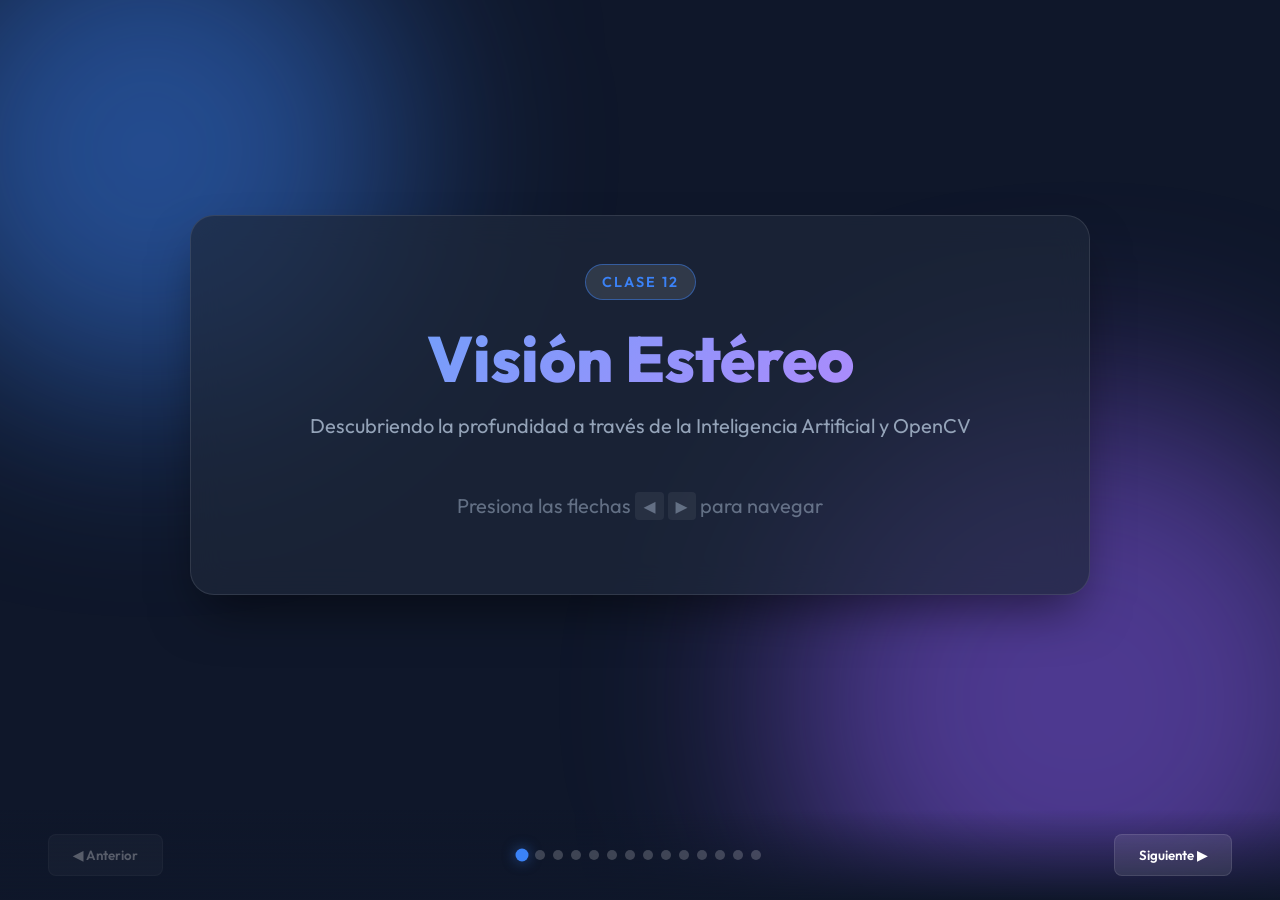
==== presentacion/index.html @ de7ecd88 "feat: Stereo Depth Pedagogical System and ZED Docker env" ====
<!DOCTYPE html>
<html lang="es">
<head>
    <meta charset="UTF-8">
    <meta name="viewport" content="width=device-width, initial-scale=1.0">
    <title>Visión Estéreo y Profundidad</title>
    <link href="https://fonts.googleapis.com/css2?family=Outfit:wght@300;400;600;800&family=Fira+Code:wght@400;600&display=swap" rel="stylesheet">
    <link rel="stylesheet" href="style.css">
</head>
<body>
    <div class="background-effects">
        <div class="glow-orb orb-1"></div>
        <div class="glow-orb orb-2"></div>
    </div>

    <div class="presentation-container">
        
        <!-- SLIDE 1: Título -->
        <section class="slide active" id="slide-1">
            <div class="glass-panel text-center">
                <div class="badge">Clase 12</div>
                <h1 class="gradient-text">Visión Estéreo</h1>
                <p class="subtitle">Descubriendo la profundidad a través de la Inteligencia Artificial y OpenCV</p>
                <div class="nav-hint">
                    <p>Presiona las flechas <span>◀</span> <span>▶</span> para navegar</p>
                </div>
            </div>
        </section>

        <!-- SLIDE 2: Concepto Base -->
        <section class="slide" id="slide-2">
            <div class="glass-panel">
                <h2>¿Qué es la Visión Estéreo?</h2>
                <div class="two-columns">
                    <div class="col">
                        <p>Inspirada en la biología humana, la visión estéreo utiliza <strong>dos cámaras</strong> (como nuestros ojos) separadas por una distancia fija llamada <strong>Baseline (Línea Base)</strong>.</p>
                        <ul class="feature-list">
                            <li><span class="icon">👁️</span> Emula la percepción humana.</li>
                            <li><span class="icon">📏</span> Permite calcular mapas de profundidad (Depth Maps).</li>
                            <li><span class="icon">🤖</span> Fundamental en robótica, vehículos autónomos y reconocimiento espacial.</li>
                        </ul>
                    </div>
                    <div class="col visual-col">
                        <div class="eyes-container">
                            <div class="camera-lens">L</div>
                            <div class="baseline-line">Baseline (B)</div>
                            <div class="camera-lens">R</div>
                        </div>
                    </div>
                </div>
            </div>
        </section>

        <!-- SLIDE 3: Disparidad (Interactivo) -->
        <section class="slide" id="slide-3">
            <div class="glass-panel">
                <h2>El Concepto de Disparidad</h2>
                <p>La <strong>disparidad</strong> es la diferencia en la posición de un objeto entre la cámara izquierda y la derecha. ¡Pruébalo tú mismo!</p>
                
                <div class="interactive-demo">
                    <div class="viewports">
                        <div class="viewport left-cam">
                            <div class="label">Cámara Izquierda</div>
                            <div class="object" id="obj-left"></div>
                        </div>
                        <div class="viewport right-cam">
                            <div class="label">Cámara Derecha</div>
                            <div class="object" id="obj-right"></div>
                        </div>
                    </div>
                    <div class="controls">
                        <label for="depth-slider">Acercar / Alejar Objeto (Profundidad)</label>
                        <input type="range" id="depth-slider" min="1" max="100" value="50">
                        <div class="stats">
                            <div class="stat-box">Disparidad: <span id="disp-val" class="highlight">20px</span></div>
                            <div class="stat-box">Distancia: <span id="dist-val" class="highlight">5.0m</span></div>
                        </div>
                    </div>
                </div>
            </div>
        </section>

        <!-- SLIDE 4: La Fórmula -->
        <section class="slide" id="slide-4">
            <div class="glass-panel text-center formula-slide">
                <h2>La Fórmula de la Profundidad</h2>
                <div class="math-formula">
                    <span class="var z">Z</span> = 
                    <div class="fraction">
                        <span class="numerator"><span class="var f">F</span> × <span class="var b">B</span></span>
                        <span class="denominator"><span class="var d">D</span></span>
                    </div>
                </div>
                <div class="formula-legend">
                    <div class="legend-item"><span class="var z">Z</span> = Profundidad / Distancia al objeto (Lo que queremos averiguar)</div>
                    <div class="legend-item"><span class="var f">F</span> = Distancia Focal de la cámara (Propiedad física de la lente)</div>
                    <div class="legend-item"><span class="var b">B</span> = Baseline (Distancia entre las dos cámaras)</div>
                    <div class="legend-item"><span class="var d">D</span> = Disparidad (Diferencia de píxeles calculada por la IA)</div>
                </div>
            </div>
        </section>

        <!-- SLIDE 5: Geometría (Triangulación) -->
        <section class="slide" id="slide-5">
            <div class="glass-panel">
                <h2>¿De dónde sale la fórmula? (Triangulación)</h2>
                <div class="two-columns">
                    <div class="col">
                        <p>La fórmula matemática nace de la semejanza de triángulos. Viendo las cámaras desde arriba:</p>
                        <ul class="feature-list">
                            <li><span class="var f">F</span>: La luz cruza el lente y se proyecta en el sensor a una distancia focal constante.</li>
                            <li><span class="var b">B</span>: Es la separación (Baseline) entre ambas lentes.</li>
                            <li><span class="var d">D</span>: Es la suma del desplazamiento del objeto en ambos sensores (x1 + x2).</li>
                        </ul>
                        <p>Por geometría pura, el triángulo grande (hasta el objeto) es proporcional al triángulo pequeño (dentro de las cámaras). Así, la profundidad <span class="var z">Z</span> es matemáticamente medible gracias a <span class="var d">D</span>.</p>
                        <button id="btn-animate" class="nav-btn" style="margin-top: 1.5rem; width: 100%; border-color: #eab308; color: #eab308;">▶ Demostración Visual</button>
                    </div>
                    <div class="col visual-col">
                        <div class="triangulation-diagram" style="background: rgba(0,0,0,0.3); border-radius: 16px; padding: 20px;">
                            <svg viewBox="0 0 400 330" width="100%" height="100%" xmlns="http://www.w3.org/2000/svg">
                                <defs>
                                    <filter id="glow" x="-20%" y="-20%" width="140%" height="140%">
                                        <feGaussianBlur stdDeviation="3" result="blur" />
                                        <feComposite in="SourceGraphic" in2="blur" operator="over" />
                                    </filter>
                                </defs>
                                <!-- Z line -->
                                <line x1="140" y1="40" x2="140" y2="180" stroke="#f43f5e" stroke-width="2" stroke-dasharray="5,5"/>
                                <text x="150" y="110" fill="#f43f5e" font-size="16" font-style="italic" font-weight="bold">Z</text>
                                <!-- Baseline -->
                                <line x1="100" y1="180" x2="300" y2="180" stroke="#10b981" stroke-width="4"/>
                                <text x="200" y="170" fill="#10b981" font-size="16" font-weight="bold" text-anchor="middle">B (Baseline)</text>
                                <!-- Lenses -->
                                <rect x="70" y="175" width="60" height="10" rx="5" fill="#64748b"/>
                                <rect x="270" y="175" width="60" height="10" rx="5" fill="#64748b"/>
                                <text x="100" y="165" fill="#e2e8f0" font-size="12" text-anchor="middle">Lente Izq</text>
                                <text x="300" y="165" fill="#e2e8f0" font-size="12" text-anchor="middle">Lente Der</text>
                                <!-- Rays -->
                                <line x1="140" y1="40" x2="80" y2="250" stroke="rgba(255,255,255,0.6)" stroke-width="1.5"/>
                                <line x1="140" y1="40" x2="380" y2="250" stroke="rgba(255,255,255,0.6)" stroke-width="1.5"/>
                                <!-- Focal Length -->
                                <line x1="100" y1="180" x2="100" y2="250" stroke="#3b82f6" stroke-width="2" stroke-dasharray="4,4"/>
                                <text x="85" y="220" fill="#3b82f6" font-size="14" font-weight="bold">F</text>
                                <line x1="300" y1="180" x2="300" y2="250" stroke="#3b82f6" stroke-width="2" stroke-dasharray="4,4"/>
                                <text x="315" y="220" fill="#3b82f6" font-size="14" font-weight="bold">F</text>
                                <!-- Sensors -->
                                <line x1="20" y1="250" x2="180" y2="250" stroke="#cbd5e1" stroke-width="4"/>
                                <line x1="220" y1="250" x2="390" y2="250" stroke="#cbd5e1" stroke-width="4"/>
                                <text x="100" y="275" fill="#94a3b8" font-size="12" text-anchor="middle">Sensor Izquierdo</text>
                                <text x="300" y="275" fill="#94a3b8" font-size="12" text-anchor="middle">Sensor Derecho</text>
                                <!-- Centers of Sensors -->
                                <line x1="100" y1="245" x2="100" y2="255" stroke="white" stroke-width="2"/>
                                <line x1="300" y1="245" x2="300" y2="255" stroke="white" stroke-width="2"/>
                                <!-- Projected points -->
                                <circle cx="80" cy="250" r="5" fill="#eab308" filter="url(#glow)"/>
                                <circle cx="380" cy="250" r="5" fill="#eab308" filter="url(#glow)"/>
                                <!-- Object -->
                                <circle cx="140" cy="40" r="8" fill="#3b82f6" filter="url(#glow)"/>
                                <text x="140" y="25" fill="white" font-size="14" text-anchor="middle">Objeto (P)</text>
                                <!-- Disparity text -->
                                <line x1="80" y1="235" x2="100" y2="235" stroke="#eab308" stroke-width="2" />
                                <text x="90" y="230" fill="#eab308" font-size="14" font-weight="bold" text-anchor="middle">x1</text>
                                <line x1="300" y1="235" x2="380" y2="235" stroke="#eab308" stroke-width="2" />
                                <text x="340" y="230" fill="#eab308" font-size="14" font-weight="bold" text-anchor="middle">x2</text>
                                <text x="200" y="315" fill="#eab308" font-size="16" font-weight="bold" text-anchor="middle">Disparidad D = x1 + x2</text>

                                <!-- ANIMATION LAYER -->
                                <g id="anim-layer" style="pointer-events: none;">
                                    <polygon id="anim-big-tri" points="140,40 100,180 300,180" fill="rgba(59, 130, 246, 0)" stroke="#3b82f6" stroke-width="0" style="transition: all 1s ease-in-out;" />
                                    <polygon id="anim-small-1" points="100,180 100,250 80,250" fill="rgba(234, 179, 8, 0)" stroke="#eab308" stroke-width="0" style="transition: all 1s ease-in-out;" />
                                    <polygon id="anim-small-2" points="300,180 300,250 380,250" fill="rgba(234, 179, 8, 0)" stroke="#eab308" stroke-width="0" style="transition: all 1s ease-in-out;" />
                                </g>
                            </svg>
                        </div>
                    </div>
                </div>
            </div>
        </section>

        <!-- SLIDE 6: Animación Matemática -->
        <section class="slide" id="slide-6">
            <div class="glass-panel text-center">
                <h2>Cálculo de Profundidad (Visual)</h2>
                <p>Moviendo los números entendemos cómo funciona la proporción de los triángulos semejantes en la realidad.</p>
                
                <div class="math-diagram-container" style="position: relative; height: 350px; background: rgba(0,0,0,0.3); border-radius: 16px; margin: 20px 0; overflow: hidden;">
                    <svg viewBox="0 0 800 350" width="100%" height="100%" xmlns="http://www.w3.org/2000/svg">
                        <!-- Pequeño Triángulo (Sensor) -->
                        <polygon points="170,110 150,180 250,180" fill="rgba(234, 179, 8, 0.2)" stroke="#eab308" stroke-width="2" />
                        <text x="200" y="90" fill="#eab308" font-size="16" text-anchor="middle" font-weight="bold">Triángulo Interno (IA)</text>
                        <line x1="170" y1="110" x2="170" y2="180" stroke="#eab308" stroke-dasharray="4,4" />
                        
                        <!-- Triángulo Grande (Mundo) -->
                        <polygon points="490,40 450,180 650,180" fill="rgba(59, 130, 246, 0.2)" stroke="#3b82f6" stroke-width="2" />
                        <text x="550" y="20" fill="#3b82f6" font-size="16" text-anchor="middle" font-weight="bold">Triángulo Externo (Mundo)</text>
                        <line x1="490" y1="40" x2="490" y2="180" stroke="#3b82f6" stroke-dasharray="4,4" />
                        
                        <!-- Elementos animables -->
                        <text id="anim-val-D" x="200" y="210" fill="#eab308" font-size="20" font-weight="bold" text-anchor="middle" style="transition: all 1s;">D = 100</text>
                        <text id="anim-val-F" x="180" y="150" fill="#eab308" font-size="20" font-weight="bold" text-anchor="start" style="transition: all 1s;">F = 70</text>
                        
                        <text id="anim-val-B" x="550" y="210" fill="#3b82f6" font-size="20" font-weight="bold" text-anchor="middle" style="transition: all 1s;">B = 200</text>
                        <text id="anim-val-Z" x="500" y="120" fill="#f43f5e" font-size="24" font-weight="bold" text-anchor="start" style="transition: all 1s;">Z = ?</text>

                        <!-- Ecuación central (oculta al inicio) -->
                        <text id="anim-eq-div" x="400" y="270" fill="white" font-size="24" font-weight="bold" text-anchor="middle" opacity="0" style="transition: all 1s;">────────</text>
                        <text id="anim-eq-res" x="400" y="265" fill="#10b981" font-size="30" font-weight="bold" text-anchor="middle" opacity="0" style="transition: all 0.5s;"></text>
                    </svg>
                </div>
                <button id="btn-math" class="nav-btn" style="width: 100%; border-color: #3b82f6; color: #3b82f6; margin-top: 10px;">▶ 1. Comparar las Bases</button>
            </div>
        </section>

        <!-- SLIDE 7: Resultados (Cámaras) -->
        <section class="slide" id="slide-7">
            <div class="glass-panel">
                <h2>Resultados: Las Cámaras</h2>
                <p>Estas son las imágenes que captura nuestro sistema. Nota cómo el cuadrado central está desplazado en la cámara derecha.</p>
                <div class="result-image-container">
                    <img src="camaras.png" alt="Cámaras Izquierda y Derecha" class="result-img" style="object-fit: contain;">
                </div>
                <div class="code-snippet">
                    <code>stereo = cv2.StereoSGBM_create(numDisparities=64, blockSize=5...)</code>
                </div>
            </div>
        </section>

        <!-- SLIDE 8: Resultados (Mapas) -->
        <section class="slide" id="slide-8">
            <div class="glass-panel">
                <h2>Resultados: Mapas de Calor</h2>
                <p>El algoritmo SGBM procesa las cámaras y genera el mapa de disparidad. Luego, con la fórmula mágica, obtenemos la profundidad en metros.</p>
                <div class="result-image-container">
                    <img src="mapas.png" alt="Mapas de Disparidad y Profundidad" class="result-img" style="object-fit: contain;">
                </div>
            </div>
        </section>

        <!-- SLIDE 9: Experiencia Práctica: Distancia Focal -->
        <section class="slide" id="slide-9">
            <div class="glass-panel">
                <h2>Experiencia Práctica: Resolución y Focal</h2>
                <div class="two-columns">
                    <div class="col">
                        <p>En nuestra práctica con la cámara ZED notamos que calcular mal la <strong>distancia focal (F)</strong> arruina la medición.</p>
                        <ul class="feature-list">
                            <li><span class="icon">🔍</span> Para una webcam 720p, F ≈ 700px.</li>
                            <li><span class="icon">🎥</span> Nuestra ZED en modo VGA (672x376), tiene F ≈ 358px.</li>
                            <li><span class="icon">⚠️</span> Al usar F=700 en vez de 358, la fórmula arrojó 195cm en lugar de 100cm (¡casi el doble!).</li>
                        </ul>
                        <p>La distancia focal en píxeles depende directamente de la resolución del frame capturado.</p>
                    </div>
                    <div class="col visual-col">
                        <div class="result-image-container" style="background: rgba(0,0,0,0.3); border-radius: 16px; padding: 20px;">
                             <h3 style="color:#eab308; margin-bottom:10px;">Z = (F × B) / D</h3>
                             <p style="font-size: 1.2rem;">F incorrecto (700px):<br><span style="color:#f43f5e">Z = (700 * 12) / 43 = 195 cm</span></p>
                             <p style="font-size: 1.2rem;">F correcto (358px):<br><span style="color:#10b981">Z = (358 * 12) / 43 = 99.9 cm</span></p>
                        </div>
                    </div>
                </div>
            </div>
        </section>

        <!-- SLIDE 10: Arquitectura de Detección -->
        <section class="slide" id="slide-10">
            <div class="glass-panel">
                <h2>Híbrido: Inteligencia + OpenCV Clásico</h2>
                <div class="two-columns">
                    <div class="col">
                        <p>Para medir en tiempo real, diseñamos un <strong>algoritmo híbrido</strong> eficiente:</p>
                        <ul class="feature-list">
                            <li><span class="icon">🧠</span> <strong>Ojo Izquierdo (YOLOv8 Nano):</strong> Detecta el objeto (ej. "person") y recorta su región delimitadora (ROI).</li>
                            <li><span class="icon">✂️</span> <strong>Ojo Derecho (Template Match):</strong> No usa IA. Busca los píxeles de esa ROI usando correlación estadística de OpenCV.</li>
                            <li><span class="icon">⚡</span> <strong>Ventaja:</strong> Ejecutamos el modelo profundo solo una vez por frame, ahorrando cómputo.</li>
                        </ul>
                    </div>
                    <div class="col visual-col" style="display:flex; flex-direction:column; justify-content:center; align-items:center;">
                        <div style="background:rgba(16,185,129,0.2); border: 2px solid #10b981; padding: 15px; border-radius:10px; width:80%; text-align:center; margin-bottom:10px; font-weight:bold; color:white;">
                            YOLOv8 (Cámara L)
                        </div>
                        <div style="font-size: 20px; color: #eab308; margin: 10px 0;">⬇ Extrae ROI ⬇</div>
                        <div style="background:rgba(59,130,246,0.2); border: 2px solid #3b82f6; padding: 15px; border-radius:10px; width:80%; text-align:center; margin-top:10px; font-weight:bold; color:white;">
                            MatchTemplate (Cámara R)
                        </div>
                    </div>
                </div>
            </div>
        </section>

        <!-- SLIDE 11: Errores Prácticos -->
        <section class="slide" id="slide-11">
            <div class="glass-panel">
                <h2>El "Efecto 700cm": Falsos Positivos</h2>
                <p>Durante la práctica vimos mediciones que saltaban a <strong>763 cm</strong> repentinamente. ¿Por qué?</p>
                <div class="two-columns">
                    <div class="col">
                        <ul class="feature-list">
                            <li><span class="icon">❌</span> El Template Matching encontró un parche en la pared derecha idéntico a nuestro objeto, en vez de a la persona.</li>
                            <li><span class="icon">📉</span> Esto generó una disparidad (D) errónea y diminuta (ej. 11 píxeles).</li>
                            <li><span class="icon">♾️</span> Al dividir por un número tan pequeño en <code>(F*B)/D</code>, el objeto pareció saltar al infinito (7.6 metros).</li>
                        </ul>
                    </div>
                    <div class="col visual-col">
                        <p><strong>Solución Robusta (Restricción Epipolar):</strong> En un sistema estéreo real, el objeto siempre está en la misma línea "Y". Debemos restringir la búsqueda a esa franja horizontal y siempre hacia la izquierda.</p>
                        <div style="width:100%; height:80px; border:2px dashed #3b82f6; display:flex; justify-content:center; align-items:center; margin-top:20px; color:#3b82f6; font-weight:bold; border-radius:10px;">
                            Búsqueda confinada a la Franja Epipolar
                        </div>
                    </div>
                </div>
            </div>
        </section>

        <!-- SLIDE 12: Lecciones Aprendidas: USB 2.0 -->
        <section class="slide" id="slide-12">
            <div class="glass-panel">
                <h2>Lecciones Aprendidas: El Cuello de Botella</h2>
                <div class="two-columns">
                    <div class="col">
                        <p>¿Por qué de pronto la medición saltó de 2.2m a 4.5m sin haber tocado una sola línea de código?</p>
                        <ul class="feature-list">
                            <li><span class="icon">🔌</span> <strong>Cambio de Puerto:</strong> Al conectar la cámara a un USB 2.0, el cable no tuvo ancho de banda para el video panorámico original.</li>
                            <li><span class="icon">🗜️</span> <strong>Compresión Silenciosa:</strong> El driver forzó la cámara a 640x480px, aplastando el ancho de la imagen casi a la mitad.</li>
                            <li><span class="icon">📐</span> <strong>Efecto Cascada:</strong> Al aplastar la imagen, la Disparidad en píxeles cayó a la mitad. ¡Y si divides por la mitad, la Profundidad da el doble!</li>
                        </ul>
                    </div>
                    <div class="col visual-col">
                        <div class="result-image-container" style="background: rgba(0,0,0,0.3); border-radius: 16px; padding: 20px;">
                             <h3 style="color:#3b82f6; margin-bottom:10px;">Resolución vs Profundidad</h3>
                             <p>Ancho Nativo (1344px) ➔ Disparidad = 20px<br><span style="color:#10b981; font-size:1.5rem; font-weight:bold;">Z = 220 cm</span></p>
                             <div style="width:100%; height:2px; background:#fff; margin:15px 0; opacity:0.2;"></div>
                             <p>Ancho Comprimido (640px) ➔ Disparidad = 10px<br><span style="color:#f43f5e; font-size:1.5rem; font-weight:bold;">Z = 440 cm</span></p>
                        </div>
                    </div>
                </div>
            </div>
        </section>

        <!-- SLIDE 13: Lecciones Aprendidas: Hardware vs Software -->
        <section class="slide" id="slide-13">
            <div class="glass-panel">
                <h2>Lecciones Aprendidas: Hardware vs Software</h2>
                <p>Nuestra cámara conectada "en crudo" presentó dos graves limitantes mecánicas que reparamos por software:</p>
                <div class="two-columns">
                    <div class="col">
                        <h3 style="color:#eab308; margin-top:0;">1. La Trampa del Píxel Entero</h3>
                        <p>A distancias largas, un salto de <strong>1 solo píxel</strong> (de 5px a 4px) altera la medida de 4.3m a 5.4m.</p>
                        <p><strong>Solución:</strong> <em>Interpolación Sub-píxel.</em> Creamos una parábola matemática entre los píxeles de correlación para estimar disparidades decimales precisas (ej. 4.82px).</p>
                    </div>
                    <div class="col">
                        <h3 style="color:#eab308; margin-top:0;">2. Convergencia de Lentes</h3>
                        <p>Sin las "Matrices de Rectificación" de fábrica, la distorsión cilíndrica de la lente altera la disparidad hacia los bordes de la imagen.</p>
                        <p><strong>Solución:</strong> <em>Calibración Empírica.</em> Inyectamos un compensador lineal a la disparidad basado en qué tan lejos está el objeto del Centro Óptico.</p>
                    </div>
                </div>
            </div>
        </section>

    </div>

    <!-- Controles de navegación -->
    <div class="navigation-controls">
        <button id="prev-btn" class="nav-btn" disabled>◀ Anterior</button>
        <div class="progress-indicator">
            <div class="dot active"></div>
            <div class="dot"></div>
            <div class="dot"></div>
            <div class="dot"></div>
            <div class="dot"></div>
            <div class="dot"></div>
            <div class="dot"></div>
            <div class="dot"></div>
            <div class="dot"></div>
            <div class="dot"></div>
            <div class="dot"></div>
            <div class="dot"></div>
            <div class="dot"></div>
            <div class="dot"></div>
        </div>
        <button id="next-btn" class="nav-btn">Siguiente ▶</button>
    </div>

    <script src="script.js"></script>
</body>
</html>
---- presentacion/style.css ----
:root {
    --bg-color: #0f172a;
    --primary: #3b82f6;
    --primary-glow: rgba(59, 130, 246, 0.5);
    --secondary: #8b5cf6;
    --secondary-glow: rgba(139, 92, 246, 0.5);
    --text-main: #f8fafc;
    --text-muted: #94a3b8;
    --glass-bg: rgba(30, 41, 59, 0.7);
    --glass-border: rgba(255, 255, 255, 0.1);
}

* {
    margin: 0;
    padding: 0;
    box-sizing: border-box;
}

body {
    font-family: 'Outfit', sans-serif;
    background-color: var(--bg-color);
    color: var(--text-main);
    overflow: hidden; /* Prevent scrolling, we handle slides via JS/CSS */
    height: 100vh;
    display: flex;
    flex-direction: column;
}

/* Background Animated Orbs */
.background-effects {
    position: fixed;
    top: 0;
    left: 0;
    width: 100vw;
    height: 100vh;
    z-index: -1;
    overflow: hidden;
}

.glow-orb {
    position: absolute;
    border-radius: 50%;
    filter: blur(100px);
    animation: float 20s infinite alternate ease-in-out;
}

.orb-1 {
    width: 500px;
    height: 500px;
    background: var(--primary-glow);
    top: -100px;
    left: -100px;
}

.orb-2 {
    width: 600px;
    height: 600px;
    background: var(--secondary-glow);
    bottom: -100px;
    right: -100px;
    animation-delay: -10s;
}

@keyframes float {
    0% { transform: translate(0, 0) scale(1); }
    100% { transform: translate(100px, 100px) scale(1.2); }
}

/* Presentation Container */
.presentation-container {
    flex-grow: 1;
    position: relative;
    width: 100%;
    height: 100%;
    perspective: 1000px;
}

.slide {
    position: absolute;
    top: 0;
    left: 0;
    width: 100%;
    height: 100%;
    display: flex;
    align-items: center;
    justify-content: center;
    padding: 2rem;
    opacity: 0;
    transform: translateY(50px) scale(0.95);
    transition: all 0.8s cubic-bezier(0.25, 1, 0.5, 1);
    pointer-events: none; /* Can't click invisible slides */
}

.slide.active {
    opacity: 1;
    transform: translateY(0) scale(1);
    pointer-events: all;
}

/* Glassmorphism Panel */
.glass-panel {
    background: var(--glass-bg);
    backdrop-filter: blur(16px);
    -webkit-backdrop-filter: blur(16px);
    border: 1px solid var(--glass-border);
    border-radius: 24px;
    padding: 3rem;
    max-width: 900px;
    width: 100%;
    max-height: 85vh;
    overflow-y: auto;
    box-shadow: 0 25px 50px -12px rgba(0, 0, 0, 0.5);
}

/* Custom scrollbar for glass panel */
.glass-panel::-webkit-scrollbar {
    width: 8px;
}
.glass-panel::-webkit-scrollbar-track {
    background: rgba(0, 0, 0, 0.1);
    border-radius: 4px;
}
.glass-panel::-webkit-scrollbar-thumb {
    background: var(--primary-glow);
    border-radius: 4px;
}

.text-center { text-align: center; }

h1 { font-size: 4rem; font-weight: 800; margin-bottom: 1rem; line-height: 1.1; }
h2 { font-size: 2.5rem; font-weight: 600; margin-bottom: 1.5rem; color: #fff; }
p { font-size: 1.25rem; color: var(--text-muted); margin-bottom: 1.5rem; line-height: 1.6; }

.gradient-text {
    background: linear-gradient(135deg, #60a5fa, #c084fc);
    -webkit-background-clip: text;
    -webkit-text-fill-color: transparent;
}

.badge {
    display: inline-block;
    padding: 0.5rem 1rem;
    background: rgba(255,255,255,0.1);
    border-radius: 50px;
    font-size: 0.9rem;
    font-weight: 600;
    letter-spacing: 2px;
    text-transform: uppercase;
    margin-bottom: 1.5rem;
    color: var(--primary);
    border: 1px solid var(--primary-glow);
}

/* Layouts */
.two-columns {
    display: grid;
    grid-template-columns: 1fr 1fr;
    gap: 2rem;
    align-items: center;
}

.feature-list {
    list-style: none;
    margin-top: 1.5rem;
}

.feature-list li {
    font-size: 1.1rem;
    margin-bottom: 1rem;
    display: flex;
    align-items: center;
    color: #e2e8f0;
}

.feature-list .icon { margin-right: 15px; font-size: 1.5rem; }

/* Visual Cameras (Slide 2) */
.eyes-container {
    display: flex;
    align-items: center;
    justify-content: center;
    gap: 20px;
    padding: 2rem;
    background: rgba(0,0,0,0.2);
    border-radius: 16px;
    position: relative;
}

.camera-lens {
    width: 80px;
    height: 80px;
    border-radius: 50%;
    background: radial-gradient(circle at 30% 30%, #475569, #0f172a);
    border: 4px solid #334155;
    display: flex;
    align-items: center;
    justify-content: center;
    font-weight: bold;
    font-size: 1.5rem;
    color: #94a3b8;
    box-shadow: inset 0 0 20px rgba(0,0,0,1), 0 0 15px var(--primary-glow);
}

.baseline-line {
    flex-grow: 1;
    height: 4px;
    background: linear-gradient(90deg, transparent, var(--primary), transparent);
    position: relative;
    text-align: center;
}

.baseline-line::after {
    content: 'Baseline (B)';
    position: absolute;
    top: -25px;
    left: 50%;
    transform: translateX(-50%);
    font-size: 0.9rem;
    color: var(--primary);
    white-space: nowrap;
}

/* Interactive Demo (Slide 3) */
.interactive-demo {
    background: rgba(0,0,0,0.3);
    border-radius: 16px;
    padding: 2rem;
    margin-top: 2rem;
}

.viewports {
    display: flex;
    gap: 1rem;
    margin-bottom: 2rem;
}

.viewport {
    flex: 1;
    height: 150px;
    background-color: #1e293b;
    background-image: 
        linear-gradient(rgba(255,255,255,0.05) 1px, transparent 1px),
        linear-gradient(90deg, rgba(255,255,255,0.05) 1px, transparent 1px);
    background-size: 20px 20px;
    background-position: center center;
    border-radius: 12px;
    position: relative;
    overflow: hidden;
    border: 1px solid #334155;
}

.viewport::before {
    content: '';
    position: absolute;
    left: 50%;
    top: 0;
    bottom: 0;
    border-left: 2px dashed rgba(244, 63, 94, 0.4); /* Línea central de referencia */
    z-index: 1;
}

.viewport .label {
    position: absolute;
    top: 5px;
    left: 10px;
    font-size: 0.8rem;
    color: #64748b;
    z-index: 2;
    background: rgba(30, 41, 59, 0.8);
    padding: 2px 6px;
    border-radius: 4px;
}

.object {
    width: 40px;
    height: 40px;
    background: var(--primary);
    border-radius: 8px;
    position: absolute;
    top: 50%;
    transform: translateY(-50%);
    box-shadow: 0 0 20px var(--primary-glow);
    transition: left 0.1s ease;
    z-index: 10;
}

#obj-left { left: 50%; transform: translate(-50%, -50%); }
#obj-right { left: 50%; transform: translate(-50%, -50%); }

.controls {
    display: flex;
    flex-direction: column;
    gap: 1rem;
}

input[type=range] {
    -webkit-appearance: none;
    width: 100%;
    background: transparent;
}
input[type=range]::-webkit-slider-thumb {
    -webkit-appearance: none;
    height: 20px;
    width: 20px;
    border-radius: 50%;
    background: var(--primary);
    cursor: pointer;
    margin-top: -8px;
    box-shadow: 0 0 10px var(--primary-glow);
}
input[type=range]::-webkit-slider-runnable-track {
    width: 100%;
    height: 4px;
    cursor: pointer;
    background: #334155;
    border-radius: 2px;
}

.stats {
    display: flex;
    justify-content: space-around;
    background: rgba(255,255,255,0.05);
    padding: 1rem;
    border-radius: 8px;
}
.stat-box { font-size: 1.1rem; }
.highlight { color: var(--secondary); font-weight: bold; font-family: 'Fira Code', monospace; }

/* Formula (Slide 4) */
.math-formula {
    font-family: 'Fira Code', monospace;
    font-size: 4rem;
    display: flex;
    align-items: center;
    justify-content: center;
    gap: 1rem;
    margin: 3rem 0;
}
.fraction {
    display: flex;
    flex-direction: column;
    align-items: center;
    justify-content: center;
}
.numerator { border-bottom: 4px solid white; padding: 0 1rem; }
.denominator { padding: 0 1rem; }

.var { font-style: italic; font-weight: bold; }
.var.z { color: #f43f5e; text-shadow: 0 0 15px rgba(244,63,94,0.5); }
.var.f { color: #3b82f6; }
.var.b { color: #10b981; }
.var.d { color: #eab308; }

.formula-legend {
    text-align: left;
    display: inline-block;
    background: rgba(0,0,0,0.2);
    padding: 2rem;
    border-radius: 16px;
}
.legend-item { margin-bottom: 0.5rem; font-size: 1.1rem; }

/* Image Result (Slide 5) */
.result-image-container {
    width: 100%;
    max-height: 400px;
    overflow: hidden;
    border-radius: 12px;
    border: 1px solid var(--glass-border);
    margin-bottom: 1.5rem;
}
.result-img {
    width: 100%;
    height: auto;
    display: block;
    object-fit: cover;
}
.code-snippet {
    background: #0f172a;
    padding: 1rem;
    border-radius: 8px;
    font-family: 'Fira Code', monospace;
    color: #a78bfa;
    text-align: left;
    border: 1px solid #334155;
}

/* Navigation Controls */
.navigation-controls {
    display: flex;
    align-items: center;
    justify-content: space-between;
    padding: 1.5rem 3rem;
    background: linear-gradient(to top, rgba(15,23,42,1), rgba(15,23,42,0));
    z-index: 10;
}

.nav-btn {
    background: rgba(255,255,255,0.1);
    color: white;
    border: 1px solid var(--glass-border);
    padding: 0.75rem 1.5rem;
    border-radius: 8px;
    font-family: 'Outfit', sans-serif;
    font-weight: 600;
    cursor: pointer;
    transition: all 0.2s ease;
}
.nav-btn:hover:not(:disabled) {
    background: var(--primary);
    border-color: var(--primary);
    box-shadow: 0 0 15px var(--primary-glow);
}
.nav-btn:disabled {
    opacity: 0.3;
    cursor: not-allowed;
}

.progress-indicator {
    display: flex;
    gap: 8px;
}
.dot {
    width: 10px;
    height: 10px;
    border-radius: 50%;
    background: rgba(255,255,255,0.2);
    transition: all 0.3s ease;
}
.dot.active {
    background: var(--primary);
    box-shadow: 0 0 10px var(--primary-glow);
    transform: scale(1.3);
}

.nav-hint {
    margin-top: 3rem;
    opacity: 0.6;
    font-size: 0.9rem;
}
.nav-hint span {
    background: rgba(255,255,255,0.1);
    padding: 2px 8px;
    border-radius: 4px;
    font-family: monospace;
}
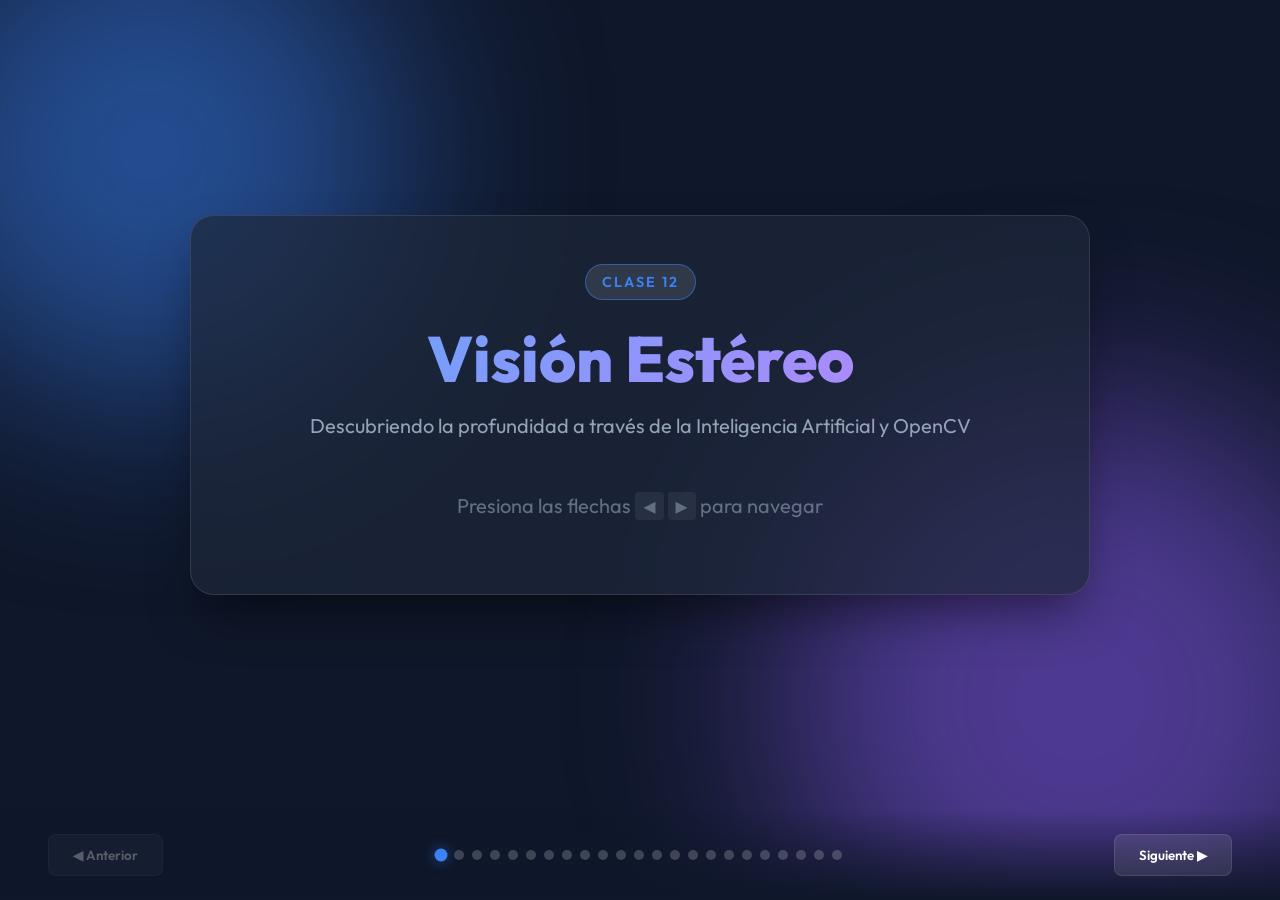
==== commit 2b8793e5: "RF-10: usar instance_id (ID de tracking), no label_id (clase) Con dos personas en cuadro las dos sal" ====
--- a/presentacion/index.html
+++ b/presentacion/index.html
@@ -236,17 +236,91 @@
             </div>
         </section>
 
-        <!-- SLIDE 9: Experiencia Práctica: Distancia Focal -->
+        <!-- SLIDE 9: ¿Qué es la Distancia Focal? -->
         <section class="slide" id="slide-9">
             <div class="glass-panel">
-                <h2>Experiencia Práctica: Resolución y Focal</h2>
+                <h2>Física vs. Píxeles: La Distancia Focal</h2>
+                <p>¿Por qué la distancia focal (F) se mide en píxeles y no en milímetros? Todo depende de la <strong>resolución</strong>.</p>
+                <div class="two-columns">
+                    <div class="col">
+                        <ul class="feature-list">
+                            <li>
+                                <span class="icon">📷</span>
+                                <div><strong>Mundo Físico:</strong> El lente tiene una distancia "f" inamovible (ej. 4mm). El sensor tiene un ancho físico inamovible.</div>
+                            </li>
+                            <li>
+                                <span class="icon">💻</span>
+                                <div><strong>Mundo Digital:</strong> OpenCV divide ese sensor físico en cuadraditos (píxeles). La resolución define <em>cuántos</em> cuadraditos hay.</div>
+                            </li>
+                            <li>
+                                <span class="icon">📈</span>
+                                <div><strong>La Relación:</strong> Si duplicas la resolución (ej. de 480p a 720p), cortas el mismo espacio físico en pedazos más chicos. Por ende, necesitas <strong>el doble de píxeles</strong> para medir la misma distancia física "f".</div>
+                            </li>
+                        </ul>
+                    </div>
+                    <div class="col visual-col">
+                        <div class="result-image-container" style="background: rgba(0,0,0,0.3); border-radius: 16px; padding: 20px;">
+                             <h3 style="color:#eab308; margin-bottom:5px; font-size:1.1rem;">El Origen del "700px"</h3>
+                             <p style="font-size: 0.95rem; text-align: left; line-height: 1.3;">FOV de webcam estándar ≈ 85°.</p>
+                             <p style="font-size: 0.95rem; text-align: left; line-height: 1.3; font-family: monospace;">F = (Ancho / 2) / tan(FOV / 2)</p>
+                             <div style="width:100%; height:1px; background:#fff; margin:8px 0; opacity:0.2;"></div>
+                             <p style="font-size: 0.95rem; text-align: left; line-height: 1.4; color:#3b82f6"><strong>Para 720p</strong> (Alto 720 × 16/9 = Ancho 1280):<br><span style="font-family: monospace;">F = (1280/2) / tan(42.5°) ≈ </span><span style="font-weight:bold; font-size:1.1rem; color:white">700 px</span></p>
+                             <p style="font-size: 0.95rem; text-align: left; line-height: 1.4; color:#f43f5e; margin-top:8px;"><strong>Para 480p</strong> (Alto 480 × 4/3 = Ancho 640):<br><span style="font-family: monospace;">F = (640/2) / tan(42.5°) ≈ </span><span style="font-weight:bold; font-size:1.1rem; color:white">350 px</span></p>
+                        </div>
+                    </div>
+                </div>
+            </div>
+        </section>
+
+        <!-- SLIDE 10: Ángulo de Visión (FOV) -->
+        <section class="slide" id="slide-10">
+            <div class="glass-panel">
+                <h2>Lentes: El Ángulo de Visión (FOV)</h2>
+                <div class="two-columns">
+                    <div class="col">
+                        <p>¿De dónde sale ese FOV de 85° para una webcam? Existe una relación física <strong>inversa</strong> entre el Ángulo de Visión y la Distancia Focal (mm) de la lente.</p>
+                        <ul class="feature-list">
+                            <li>
+                                <span class="icon">🔍</span>
+                                <div><strong>Ojo de Pez (Ej. 8mm):</strong> Crea un ángulo muy amplio (hasta 180°). Capta mucho espacio horizontal, pero todo se achica y deforma.</div>
+                            </li>
+                            <li>
+                                <span class="icon">📷</span>
+                                <div><strong>Estándar (Webcams):</strong> Usan lentes pequeños que equivalen a un FOV entre 70° y 90°, ideal para habitaciones.</div>
+                            </li>
+                            <li>
+                                <span class="icon">🔭</span>
+                                <div><strong>Teleobjetivo (Ej. 600mm):</strong> Crea un ángulo muy cerrado (hasta 2°). Capta un área diminuta, logrando un zoom masivo.</div>
+                            </li>
+                        </ul>
+                    </div>
+                    <div class="col visual-col">
+                        <img src="/home/mauri/.gemini/antigravity/brain/5d3585d7-0d71-472b-9bcf-96875659c8f0/media__1787254636616.png" alt="FOV y Longitud Focal" style="width:100%; max-height:400px; object-fit:contain; border-radius:12px; border:1px solid rgba(255,255,255,0.2);">
+                    </div>
+                </div>
+            </div>
+        </section>
+
+        <!-- SLIDE 11: Experiencia Práctica: Distancia Focal -->
+        <section class="slide" id="slide-11">
+            <div class="glass-panel">
+                <h2>Experiencia Práctica: Resolución y F</h2>
                 <div class="two-columns">
                     <div class="col">
                         <p>En nuestra práctica con la cámara ZED notamos que calcular mal la <strong>distancia focal (F)</strong> arruina la medición.</p>
                         <ul class="feature-list">
-                            <li><span class="icon">🔍</span> Para una webcam 720p, F ≈ 700px.</li>
-                            <li><span class="icon">🎥</span> Nuestra ZED en modo VGA (672x376), tiene F ≈ 358px.</li>
-                            <li><span class="icon">⚠️</span> Al usar F=700 en vez de 358, la fórmula arrojó 195cm en lugar de 100cm (¡casi el doble!).</li>
+                            <li>
+                                <span class="icon">🔍</span>
+                                <div><strong>El Error de "Copiar y Pegar":</strong> La mayoría de tutoriales asumen que usas una cámara HD 720p y te dicen que programes <code>F = 700px</code>.</div>
+                            </li>
+                            <li>
+                                <span class="icon">🎥</span>
+                                <div><strong>El Caso ZED (VGA):</strong> En la práctica configuramos nuestra cámara a 672px de ancho (modo rápido). Como esa resolución es casi la mitad de un 720p, por regla física su F también cae a la mitad: <strong>F = 358px</strong>.</div>
+                            </li>
+                            <li>
+                                <span class="icon">⚠️</span>
+                                <div><strong>El Efecto Cascada:</strong> En la fórmula <code>Z = (F × B) / D</code>, la F está multiplicando arriba. Si dejas el F=700 del tutorial en lugar del 358 real, estás multiplicando por un número el doble de grande. ¡Por eso un objeto a 100cm de pronto parece estar a 195cm!</div>
+                            </li>
                         </ul>
                         <p>La distancia focal en píxeles depende directamente de la resolución del frame capturado.</p>
                     </div>
@@ -261,17 +335,60 @@
             </div>
         </section>
 
-        <!-- SLIDE 10: Arquitectura de Detección -->
-        <section class="slide" id="slide-10">
+        <!-- SLIDE 12: La Odisea ZED: Puertos, Drivers y Lentes -->
+        <section class="slide" id="slide-12">
+            <div class="glass-panel">
+                <h2>La Odisea ZED: Puertos, Drivers y Lentes</h2>
+                <p>¿Por qué terminamos usando resoluciones bajas como VGA (672px)? Todo fue una reacción en cadena de hardware y software:</p>
+                <div class="two-columns">
+                    <div class="col">
+                        <ul class="feature-list">
+                            <li>
+                                <span class="icon">🔌</span>
+                                <div><strong>El Cuello de Botella (USB 2.0):</strong> El video estéreo panorámico en HD es inmenso. Al conectarlo a un puerto o adaptador USB 2.0, el cable se satura físicamente por falta de ancho de banda.</div>
+                            </li>
+                            <li>
+                                <span class="icon">🗜️</span>
+                                <div><strong>Drivers Genéricos y Compresión:</strong> Al no tener el SDK oficial, Linux usó drivers de webcam estándar (UVC). Para evitar que el video se congele por el cuello de botella, el driver comprimió la imagen en crudo bajando silenciosamente el ancho a 672px.</div>
+                            </li>
+                        </ul>
+                    </div>
+                    <div class="col">
+                        <ul class="feature-list">
+                            <li>
+                                <span class="icon">👁️</span>
+                                <div><strong>El Lente Desprotegido:</strong> Los lentes ultra gran angular curvan los bordes de la imagen (distorsión radial). El driver UVC genérico transmite esa imagen doblada tal cual, arruinando la geometría estéreo en los laterales.</div>
+                            </li>
+                            <li>
+                                <span class="icon">💻</span>
+                                <div><strong>El Rescate: El SDK Oficial:</strong> Un SDK <em>(Software Development Kit)</em> es una "caja de herramientas" de código provista por el fabricante. A diferencia de un driver genérico que solo te tira el video crudo, el SDK de ZED trae algoritmos avanzados que aplican mapas de calibración para "enderezar" los píxeles curvos matemáticamente. Al ser tan pesado, requiere obligatoriamente de <strong>NVIDIA CUDA</strong> para procesarlo en tiempo real.</div>
+                            </li>
+                        </ul>
+                    </div>
+                </div>
+            </div>
+        </section>
+
+        <!-- SLIDE 13: Arquitectura de Detección -->
+        <section class="slide" id="slide-13">
             <div class="glass-panel">
                 <h2>Híbrido: Inteligencia + OpenCV Clásico</h2>
                 <div class="two-columns">
                     <div class="col">
                         <p>Para medir en tiempo real, diseñamos un <strong>algoritmo híbrido</strong> eficiente:</p>
                         <ul class="feature-list">
-                            <li><span class="icon">🧠</span> <strong>Ojo Izquierdo (YOLOv8 Nano):</strong> Detecta el objeto (ej. "person") y recorta su región delimitadora (ROI).</li>
-                            <li><span class="icon">✂️</span> <strong>Ojo Derecho (Template Match):</strong> No usa IA. Busca los píxeles de esa ROI usando correlación estadística de OpenCV.</li>
-                            <li><span class="icon">⚡</span> <strong>Ventaja:</strong> Ejecutamos el modelo profundo solo una vez por frame, ahorrando cómputo.</li>
+                            <li>
+                                <span class="icon">🧠</span>
+                                <div><strong>Ojo Izquierdo (YOLOv8 Nano):</strong> Detecta el objeto (ej. "person") y recorta su región delimitadora (ROI).</div>
+                            </li>
+                            <li>
+                                <span class="icon">✂️</span>
+                                <div><strong>Ojo Derecho (Template Match):</strong> No usa IA. Busca los píxeles de esa ROI usando correlación estadística de OpenCV.</div>
+                            </li>
+                            <li>
+                                <span class="icon">⚡</span>
+                                <div><strong>Ventaja:</strong> Ejecutamos el modelo profundo solo una vez por frame, ahorrando cómputo.</div>
+                            </li>
                         </ul>
                     </div>
                     <div class="col visual-col" style="display:flex; flex-direction:column; justify-content:center; align-items:center;">
@@ -287,17 +404,26 @@
             </div>
         </section>
 
-        <!-- SLIDE 11: Errores Prácticos -->
-        <section class="slide" id="slide-11">
+        <!-- SLIDE 14: Errores Prácticos -->
+        <section class="slide" id="slide-14">
             <div class="glass-panel">
                 <h2>El "Efecto 700cm": Falsos Positivos</h2>
                 <p>Durante la práctica vimos mediciones que saltaban a <strong>763 cm</strong> repentinamente. ¿Por qué?</p>
                 <div class="two-columns">
                     <div class="col">
                         <ul class="feature-list">
-                            <li><span class="icon">❌</span> El Template Matching encontró un parche en la pared derecha idéntico a nuestro objeto, en vez de a la persona.</li>
-                            <li><span class="icon">📉</span> Esto generó una disparidad (D) errónea y diminuta (ej. 11 píxeles).</li>
-                            <li><span class="icon">♾️</span> Al dividir por un número tan pequeño en <code>(F*B)/D</code>, el objeto pareció saltar al infinito (7.6 metros).</li>
+                            <li>
+                                <span class="icon">❌</span>
+                                <div>El Template Matching encontró un parche en la pared derecha idéntico a nuestro objeto, en vez de a la persona.</div>
+                            </li>
+                            <li>
+                                <span class="icon">📉</span>
+                                <div>Esto generó una disparidad (D) errónea y diminuta (ej. 11 píxeles).</div>
+                            </li>
+                            <li>
+                                <span class="icon">♾️</span>
+                                <div>Al dividir por un número tan pequeño en <code>(F*B)/D</code>, el objeto pareció saltar al infinito (7.6 metros).</div>
+                            </li>
                         </ul>
                     </div>
                     <div class="col visual-col">
@@ -310,17 +436,26 @@
             </div>
         </section>
 
-        <!-- SLIDE 12: Lecciones Aprendidas: USB 2.0 -->
-        <section class="slide" id="slide-12">
+        <!-- SLIDE 15: Lecciones Aprendidas: USB 2.0 -->
+        <section class="slide" id="slide-15">
             <div class="glass-panel">
                 <h2>Lecciones Aprendidas: El Cuello de Botella</h2>
                 <div class="two-columns">
                     <div class="col">
                         <p>¿Por qué de pronto la medición saltó de 2.2m a 4.5m sin haber tocado una sola línea de código?</p>
                         <ul class="feature-list">
-                            <li><span class="icon">🔌</span> <strong>Cambio de Puerto:</strong> Al conectar la cámara a un USB 2.0, el cable no tuvo ancho de banda para el video panorámico original.</li>
-                            <li><span class="icon">🗜️</span> <strong>Compresión Silenciosa:</strong> El driver forzó la cámara a 640x480px, aplastando el ancho de la imagen casi a la mitad.</li>
-                            <li><span class="icon">📐</span> <strong>Efecto Cascada:</strong> Al aplastar la imagen, la Disparidad en píxeles cayó a la mitad. ¡Y si divides por la mitad, la Profundidad da el doble!</li>
+                            <li>
+                                <span class="icon">🔌</span>
+                                <div><strong>Cambio de Puerto:</strong> Al conectar la cámara a un USB 2.0, el cable no tuvo ancho de banda para el video panorámico original.</div>
+                            </li>
+                            <li>
+                                <span class="icon">🗜️</span>
+                                <div><strong>Compresión Silenciosa:</strong> El driver forzó la cámara a 640x480px, aplastando el ancho de la imagen casi a la mitad.</div>
+                            </li>
+                            <li>
+                                <span class="icon">📐</span>
+                                <div><strong>Efecto Cascada:</strong> Al aplastar la imagen, la Disparidad en píxeles cayó a la mitad. ¡Y si divides por la mitad, la Profundidad da el doble!</div>
+                            </li>
                         </ul>
                     </div>
                     <div class="col visual-col">
@@ -335,22 +470,273 @@
             </div>
         </section>
 
-        <!-- SLIDE 13: Lecciones Aprendidas: Hardware vs Software -->
-        <section class="slide" id="slide-13">
-            <div class="glass-panel">
-                <h2>Lecciones Aprendidas: Hardware vs Software</h2>
-                <p>Nuestra cámara conectada "en crudo" presentó dos graves limitantes mecánicas que reparamos por software:</p>
-                <div class="two-columns">
-                    <div class="col">
-                        <h3 style="color:#eab308; margin-top:0;">1. La Trampa del Píxel Entero</h3>
-                        <p>A distancias largas, un salto de <strong>1 solo píxel</strong> (de 5px a 4px) altera la medida de 4.3m a 5.4m.</p>
-                        <p><strong>Solución:</strong> <em>Interpolación Sub-píxel.</em> Creamos una parábola matemática entre los píxeles de correlación para estimar disparidades decimales precisas (ej. 4.82px).</p>
-                    </div>
-                    <div class="col">
-                        <h3 style="color:#eab308; margin-top:0;">2. Convergencia de Lentes</h3>
-                        <p>Sin las "Matrices de Rectificación" de fábrica, la distorsión cilíndrica de la lente altera la disparidad hacia los bordes de la imagen.</p>
-                        <p><strong>Solución:</strong> <em>Calibración Empírica.</em> Inyectamos un compensador lineal a la disparidad basado en qué tan lejos está el objeto del Centro Óptico.</p>
-                    </div>
+        <!-- SLIDE 16: Lecciones Aprendidas: Píxeles Enteros -->
+        <section class="slide" id="slide-16">
+            <div class="glass-panel">
+                <h2>El Límite del Hardware: El Píxel Entero</h2>
+                <div class="two-columns">
+                    <div class="col">
+                        <p>Las cámaras económicas tienen sensores con resolución limitada. A distancias largas, la disparidad es diminuta.</p>
+                        <ul class="feature-list">
+                            <li>
+                                <span class="icon">🧱</span>
+                                <div><strong>El Salto Brusco:</strong> Si un objeto está lejos, su disparidad puede ser de 5 píxeles (calculando 4.3 metros). Si da un pasito atrás, la cámara solo puede registrar un salto brusco a 4 píxeles (calculando 5.4 metros).</div>
+                            </li>
+                            <li>
+                                <span class="icon">📈</span>
+                                <div><strong>Solución de Software:</strong> <em>Interpolación Sub-píxel.</em> En lugar de elegir el píxel exacto, creamos una parábola matemática con los píxeles vecinos para estimar el centro real del objeto con decimales (ej. 4.82 píxeles).</div>
+                            </li>
+                        </ul>
+                    </div>
+                    <div class="col visual-col">
+                        <div class="result-image-container" style="background: rgba(0,0,0,0.3); border-radius: 16px; padding: 20px;">
+                             
+                             <h3 style="color:#f43f5e; margin-bottom:5px; font-size:1.1rem;">El "Salto Brusco" a lo Lejos</h3>
+                             <svg viewBox="0 0 250 80" width="100%" height="80" xmlns="http://www.w3.org/2000/svg">
+                                 <defs>
+                                   <marker id="arrow" viewBox="0 0 10 10" refX="5" refY="5" markerWidth="6" markerHeight="6" orient="auto-start-reverse">
+                                     <path d="M 0 0 L 10 5 L 0 10 z" fill="#eab308" />
+                                   </marker>
+                                 </defs>
+                                 <!-- Eje -->
+                                 <line x1="20" y1="55" x2="230" y2="55" stroke="#94a3b8" stroke-width="2" />
+                                 <!-- 4px -->
+                                 <circle cx="50" cy="55" r="4" fill="#3b82f6" />
+                                 <text x="50" y="75" fill="#cbd5e1" font-size="10" text-anchor="middle">4 px</text>
+                                 <text x="50" y="40" fill="#f43f5e" font-size="12" font-weight="bold" text-anchor="middle">5.4 m</text>
+                                 <!-- 5px -->
+                                 <circle cx="125" cy="55" r="4" fill="#3b82f6" />
+                                 <text x="125" y="75" fill="#cbd5e1" font-size="10" text-anchor="middle">5 px</text>
+                                 <text x="125" y="40" fill="#f43f5e" font-size="12" font-weight="bold" text-anchor="middle">4.3 m</text>
+                                 <!-- 6px -->
+                                 <circle cx="200" cy="55" r="4" fill="#3b82f6" />
+                                 <text x="200" y="75" fill="#cbd5e1" font-size="10" text-anchor="middle">6 px</text>
+                                 <text x="200" y="40" fill="#f43f5e" font-size="12" font-weight="bold" text-anchor="middle">3.6 m</text>
+                                 <!-- Flecha de salto -->
+                                 <path d="M 115 30 Q 87 15 60 30" fill="none" stroke="#eab308" stroke-width="2" marker-end="url(#arrow)" stroke-dasharray="4,4"/>
+                                 <text x="87" y="15" fill="#eab308" font-size="10" text-anchor="middle">¡Ciego por 1.1m!</text>
+                             </svg>
+
+                             <hr style="border-color: rgba(255,255,255,0.1); margin:10px 0;">
+
+                             <h3 style="color:#eab308; margin-bottom:5px; font-size:1.1rem;">Solución: Interpolación Sub-Píxel</h3>
+                             <svg viewBox="0 0 200 100" width="100%" height="130" xmlns="http://www.w3.org/2000/svg">
+                                 <!-- barras -->
+                                 <rect x="20" y="50" width="40" height="40" fill="#334155" />
+                                 <rect x="80" y="20" width="40" height="70" fill="#3b82f6" />
+                                 <rect x="140" y="40" width="40" height="50" fill="#334155" />
+                                 <!-- parabola -->
+                                 <path d="M 40 50 Q 100 -20 160 40" fill="none" stroke="#f43f5e" stroke-width="3" stroke-dasharray="5,5" />
+                                 <circle cx="107" cy="15" r="4" fill="#f43f5e" />
+                                 <text x="115" y="15" fill="#f43f5e" font-size="12" font-weight="bold">Pico Real (4.82)</text>
+                             </svg>
+                        </div>
+                    </div>
+                </div>
+            </div>
+        </section>
+
+        <!-- SLIDE 17: Lecciones Aprendidas: Distorsión de Lentes -->
+        <section class="slide" id="slide-17">
+            <div class="glass-panel">
+                <h2>El Enemigo Oculto: Lentes y Distorsión</h2>
+                <div class="two-columns">
+                    <div class="col">
+                        <p>Los lentes no son perfectos. Para capturar un campo amplio, el cristal curva la imagen en los bordes (Efecto "Ojo de pez").</p>
+                        <ul class="feature-list">
+                            <li>
+                                <span class="icon">🌀</span>
+                                <div><strong>El Problema:</strong> Si el objeto está en el centro, la medición es perfecta. Pero si camina hacia los bordes, el lente "aplasta" los píxeles hacia adentro.</div>
+                            </li>
+                            <li>
+                                <span class="icon">💔</span>
+                                <div><strong>Caos en la Disparidad:</strong> Al estar aplastado, el objeto parece haber dado menos pasos horizontales de los reales. Esto genera una disparidad falsa, y la fórmula dice que el objeto está mucho más lejos de lo real.</div>
+                            </li>
+                        </ul>
+                    </div>
+                    <div class="col visual-col">
+                         <div style="background:rgba(244,63,94,0.1); border: 2px solid #f43f5e; padding: 20px; border-radius:10px; color:white; height:100%; display:flex; flex-direction:column; justify-content:center; align-items:center;">
+                              <h3 style="color:#f43f5e; margin-bottom:15px; width:100%; text-align:left;">Distorsión Radial (Efecto Ojo de Pez)</h3>
+                              <svg viewBox="0 0 200 200" width="100%" height="250" xmlns="http://www.w3.org/2000/svg">
+                                 <!-- Grid distorsionado -->
+                                 <g stroke="#f43f5e" stroke-width="2" fill="none">
+                                     <!-- Verticales -->
+                                     <path d="M 20 20 Q -10 100 20 180" />
+                                     <path d="M 50 20 Q 30 100 50 180" />
+                                     <path d="M 80 20 Q 70 100 80 180" />
+                                     <line x1="100" y1="20" x2="100" y2="180" />
+                                     <path d="M 120 20 Q 130 100 120 180" />
+                                     <path d="M 150 20 Q 170 100 150 180" />
+                                     <path d="M 180 20 Q 210 100 180 180" />
+                                     
+                                     <!-- Horizontales -->
+                                     <path d="M 20 20 Q 100 -10 180 20" />
+                                     <path d="M 20 50 Q 100 30 180 50" />
+                                     <path d="M 20 80 Q 100 70 180 80" />
+                                     <line x1="20" y1="100" x2="180" y2="100" />
+                                     <path d="M 20 120 Q 100 130 180 120" />
+                                     <path d="M 20 150 Q 100 170 180 150" />
+                                     <path d="M 20 180 Q 100 210 180 180" />
+                                 </g>
+                                 
+                                 <!-- Punto central (Correcto) -->
+                                 <circle cx="100" cy="100" r="6" fill="#10b981" />
+                                 <text x="100" y="85" fill="#10b981" font-size="12" font-weight="bold" text-anchor="middle">Sin distorsión</text>
+                                 
+                                 <!-- Punto borde (Incorrecto) -->
+                                 <circle cx="20" cy="100" r="6" fill="#eab308" />
+                                 <text x="40" y="104" fill="#eab308" font-size="12" font-weight="bold" text-anchor="start">X alterada</text>
+                              </svg>
+                         </div>
+                    </div>
+                </div>
+            </div>
+        </section>
+
+        <!-- SLIDE 18: La Solución Definitiva vs El Hack -->
+        <section class="slide" id="slide-18">
+            <div class="glass-panel">
+                <h2>La Batalla del Software: SDK vs "El Hack"</h2>
+                <p>Nuestra cámara ZED viene de fábrica con un mapa interno de su propia distorsión (Matrices de Rectificación). ¿Cómo logramos usarlo?</p>
+                <div class="two-columns" style="align-items: stretch;">
+                    <div class="col" style="background: rgba(16, 185, 129, 0.1); padding: 20px; border-radius: 12px; border: 1px solid rgba(16, 185, 129, 0.3);">
+                        <h3 style="color:#10b981; margin-top:0; font-size:1.3rem;">La Solución Oficial (SDK)</h3>
+                        <p style="font-size: 1.05rem; margin-bottom: 0;">Instalar el SDK de ZED rectifica la imagen en tiempo real gracias a <strong>NVIDIA CUDA</strong>. <em>(Tecnología que usa miles de núcleos paralelos en la GPU, ideal para procesar millones de píxeles a la vez, a diferencia de una CPU tradicional).</em><br><br><strong>El Límite del Hardware:</strong> Esta monstruosa carga matemática nos obligó a abandonar la notebook y migrar a una <strong>Jetson Xavier NX</strong> con CUDA nativo (la cual, para colmo, tuvimos que flashear porque le habíamos borrado el arranque en otro proyecto).</p>
+                    </div>
+                    <div class="col" style="background: rgba(234, 179, 8, 0.1); padding: 20px; border-radius: 12px; border: 1px solid rgba(234, 179, 8, 0.3);">
+                        <h3 style="color:#eab308; margin-top:0; font-size:1.3rem;">Nuestro "Hack" Empírico</h3>
+                        <p style="font-size: 1.05rem; margin-bottom: 0;">Antes de lograr instalar el SDK, inyectamos un <strong>compensador lineal</strong> propio.<br><br>Sabíamos que el error empeoraba al alejarse del centro, así que hicimos:<br><code>D_real = D_falsa + (Distancia_al_centro * 0.05)</code>.<br>Era rudimentario, pero salvó las papas en el primer prototipo.</p>
+                    </div>
+                </div>
+            </div>
+        </section>
+
+        <!-- SLIDE 19: Profundizando en CUDA -->
+        <section class="slide" id="slide-19">
+            <div class="glass-panel">
+                <h2>El Motor Oculto: ¿Qué es NVIDIA CUDA?</h2>
+                <div class="two-columns">
+                    <div class="col">
+                        <p>CUDA (<em>Compute Unified Device Architecture - Arquitectura Unificada de Dispositivos de Cómputo</em>) es la tecnología de NVIDIA que actúa como el <strong>puente perfecto entre Software y Hardware</strong>:</p>
+                        <ul class="feature-list">
+                            <li>
+                                <span class="icon">💻</span>
+                                <div><strong>Como Software (API):</strong> Es una plataforma de programación que nos permite darle órdenes a la Tarjeta Gráfica (GPU) para calcular matemáticas complejas, no solo dibujar videojuegos.</div>
+                            </li>
+                            <li>
+                                <span class="icon">⚙️</span>
+                                <div><strong>Como Hardware (CUDA Cores):</strong> Físicamente, la GPU aloja <em>Núcleos CUDA</em> reales. Son miles de micro-procesadores de silicio fabricados exclusivamente para el cálculo paralelo.</div>
+                            </li>
+                            <li>
+                                <span class="icon">🐜</span>
+                                <div><strong>La Ventaja Paralela:</strong> Una CPU normal tiene pocos núcleos (ej. 8) que trabajan en secuencia (lentamente). Una GPU tiene miles de núcleos que atacan millones de datos al mismo tiempo (como un ejército de hormigas).</div>
+                            </li>
+                        </ul>
+                    </div>
+                    <div class="col visual-col">
+                         <div style="background:rgba(16,185,129,0.1); border: 2px solid #10b981; padding: 20px; border-radius:10px; color:white; height:100%; display:flex; flex-direction:column; justify-content:center;">
+                              <h3 style="color:#10b981; margin-bottom:10px;">¿Por qué acelera la Visión Estéreo?</h3>
+                              <p style="font-size:1.05rem; line-height:1.5;">Un frame de video tiene <strong>millones de píxeles</strong>. Para rectificar la distorsión del lente, hay que ejecutar una fórmula matemática de corrección por <em>cada uno de ellos</em>.</p>
+                              <div style="background:rgba(0,0,0,0.3); padding:15px; border-radius:8px; margin-top:10px;">
+                                  <p style="font-size:1rem; margin-bottom:10px;">❌ <strong>En la CPU:</strong> Calcula la fórmula píxel por píxel, uno tras otro (cuello de botella masivo, el video va lento).</p>
+                                  <p style="font-size:1rem; margin-bottom:0;">✅ <strong>En la GPU con CUDA:</strong> Le asigna 1 píxel a cada uno de sus miles de núcleos, calculando la pantalla entera en un instante.</p>
+                              </div>
+                         </div>
+                    </div>
+                </div>
+            </div>
+        </section>
+
+        <!-- SLIDE 20: Análisis del Código - Paso 1 -->
+        <section class="slide" id="slide-20">
+            <div class="glass-panel" style="padding:40px; width:95%; max-width:1000px;">
+                <h2 style="margin-top:0;">Análisis de Código (1/3): Cargar Modelos</h2>
+                <p style="font-size:1.4rem; color:#eab308; margin-bottom:20px;">Comenzamos importando las librerías necesarias e inicializando la cámara estéreo y la IA.</p>
+                <pre style="background:#1e1e1e; padding:30px; border-radius:12px; font-family:monospace; font-size:1.5rem; color:#d4d4d4; white-space:pre-wrap; word-wrap:break-word;"><code>
+<span style="color:#c586c0;">import</span> cv2
+<span style="color:#c586c0;">from</span> ultralytics <span style="color:#c586c0;">import</span> YOLO
+
+<span style="color:#6a9955;"># Inicializamos cámara</span>
+cap = cv2.VideoCapture(2)
+
+<span style="color:#6a9955;"># Cargamos IA ligera</span>
+model = YOLO(<span style="color:#ce9178;">"yolov8n.pt"</span>)
+                </code></pre>
+            </div>
+        </section>
+
+        <!-- SLIDE 21: Análisis del Código - Paso 2 -->
+        <section class="slide" id="slide-21">
+            <div class="glass-panel" style="padding:40px; width:95%; max-width:1000px;">
+                <h2 style="margin-top:0;">Análisis de Código (2/3): Extraer ROI</h2>
+                <p style="font-size:1.4rem; color:#3b82f6; margin-bottom:20px;">YOLO detecta el objeto en el <strong>Ojo Izquierdo</strong>. Extraemos la "Región de Interés" (ROI) recortando esa parte de la matriz.</p>
+                <pre style="background:#1e1e1e; padding:30px; border-radius:12px; font-family:monospace; font-size:1.5rem; color:#d4d4d4; white-space:pre-wrap; word-wrap:break-word;"><code>
+<span style="color:#6a9955;"># Iteramos sobre objetos</span>
+<span style="color:#c586c0;">for</span> caja <span style="color:#c586c0;">in</span> resultado.boxes:
+    
+    <span style="color:#6a9955;"># Esquinas de la caja</span>
+    x1, y1, x2, y2 = map(int, caja.xyxy[0])
+    
+    <span style="color:#6a9955;"># Recortamos matriz (ROI)</span>
+    roi = img_izquierda[y1:y2, x1:x2]
+                </code></pre>
+            </div>
+        </section>
+
+        <!-- SLIDE 22: Análisis del Código - Paso 3 -->
+        <section class="slide" id="slide-22">
+            <div class="glass-panel" style="padding:40px; width:95%; max-width:1000px;">
+                <h2 style="margin-top:0;">Análisis de Código (3/3): Template Matching</h2>
+                <p style="font-size:1.3rem; color:#f43f5e; margin-bottom:20px;">Buscamos esos píxeles en el <strong>Ojo Derecho</strong>, limitándonos a la misma línea horizontal para ahorrar cómputo (Línea Epipolar).</p>
+                <pre style="background:#1e1e1e; padding:25px; border-radius:12px; font-family:monospace; font-size:1.3rem; color:#d4d4d4; white-space:pre-wrap; word-wrap:break-word;"><code>
+<span style="color:#6a9955;"># Franja de búsqueda derecha</span>
+franja = img_derecha[y1-20:y2+20, 0:x2]
+
+<span style="color:#6a9955;"># Correlación (Template Matching)</span>
+match = cv2.matchTemplate(
+    franja, roi, cv2.TM_CCOEFF_NORMED
+)
+
+<span style="color:#6a9955;"># Diferencia entre centros</span>
+disparidad = centro_x_izq - centro_x_der
+                </code></pre>
+            </div>
+        </section>
+
+        <!-- SLIDE 23: Scripts Prácticos -->
+        <section class="slide" id="slide-23">
+            <style>
+                .hover-card:hover {
+                    transform: translateY(-10px) scale(1.02) !important;
+                    box-shadow: 0 10px 30px rgba(0,0,0,0.5);
+                }
+            </style>
+            <div class="glass-panel" style="display:flex; flex-direction:column; justify-content:center; align-items:center; text-align:center;">
+                <h2 style="font-size:3rem; margin-bottom:10px;">¡A la Práctica!</h2>
+                <p style="font-size:1.2rem; color:#94a3b8; margin-bottom:50px;">Abre los siguientes scripts de Python en tu editor y ejecútalos para ver la teoría en acción.</p>
+                
+                <div style="display:flex; gap:40px; width:100%; justify-content:center;">
+                    
+                    <!-- Script 1 -->
+                    <div style="background:rgba(59,130,246,0.1); border:2px solid #3b82f6; padding:30px; border-radius:15px; width:45%; transition:all 0.3s;" class="hover-card">
+                        <div style="font-size:3.5rem; margin-bottom:15px;">🎯</div>
+                        <h3 style="color:#3b82f6; font-size:1.6rem; margin-top:0;">Detección y Medición</h3>
+                        <p style="color:#cbd5e1; margin-bottom:30px; font-size:1.1rem; line-height:1.5;">Combina IA (YOLOv8) para detectar objetos y aplica nuestra fórmula estéreo para calcular su distancia exacta.</p>
+                        <button onclick="window.open('http://localhost:8000/run/medidor', 'popup', 'width=100,height=100')" style="border:none; cursor:pointer; display:inline-block; background:#3b82f6; color:white; padding:15px 30px; border-radius:8px; text-decoration:none; font-weight:bold; font-size:1.2rem; box-shadow:0 4px 15px rgba(59,130,246,0.4);">Lanzar Programa ▶</button>
+                    </div>
+
+                    <!-- Script 2 -->
+                    <div style="background:rgba(244,63,94,0.1); border:2px solid #f43f5e; padding:30px; border-radius:15px; width:45%; transition:all 0.3s;" class="hover-card">
+                        <div style="font-size:3.5rem; margin-bottom:15px;">🌡️</div>
+                        <h3 style="color:#f43f5e; font-size:1.6rem; margin-top:0;">Mapa de Calor Denso</h3>
+                        <p style="color:#cbd5e1; margin-bottom:30px; font-size:1.1rem; line-height:1.5;">Usa el algoritmo SGBM para procesar la imagen completa, pintando lo cercano de cálido y lo lejano de frío.</p>
+                        <button onclick="window.open('http://localhost:8000/run/mapa', 'popup', 'width=100,height=100')" style="border:none; cursor:pointer; display:inline-block; background:#f43f5e; color:white; padding:15px 30px; border-radius:8px; text-decoration:none; font-weight:bold; font-size:1.2rem; box-shadow:0 4px 15px rgba(244,63,94,0.4);">Lanzar Programa ▶</button>
+                    </div>
+
+                </div>
+                
+                <div style="margin-top:40px;">
+                    <button onclick="window.open('http://localhost:8000/run/stop', 'popup', 'width=100,height=100')" style="border:2px solid #ef4444; background:rgba(239,68,68,0.1); color:#ef4444; cursor:pointer; padding:12px 25px; border-radius:8px; font-weight:bold; font-size:1.1rem; transition:all 0.3s;" onmouseover="this.style.background='#ef4444'; this.style.color='white'" onmouseout="this.style.background='rgba(239,68,68,0.1)'; this.style.color='#ef4444'">⏹️ Detener todos los programas (Liberar Cámara)</button>
                 </div>
             </div>
         </section>
@@ -375,6 +761,15 @@
             <div class="dot"></div>
             <div class="dot"></div>
             <div class="dot"></div>
+            <div class="dot"></div>
+            <div class="dot"></div>
+            <div class="dot"></div>
+            <div class="dot"></div>
+            <div class="dot"></div>
+            <div class="dot"></div>
+            <div class="dot"></div>
+            <div class="dot"></div>
+            <div class="dot"></div>
         </div>
         <button id="next-btn" class="nav-btn">Siguiente ▶</button>
     </div>
